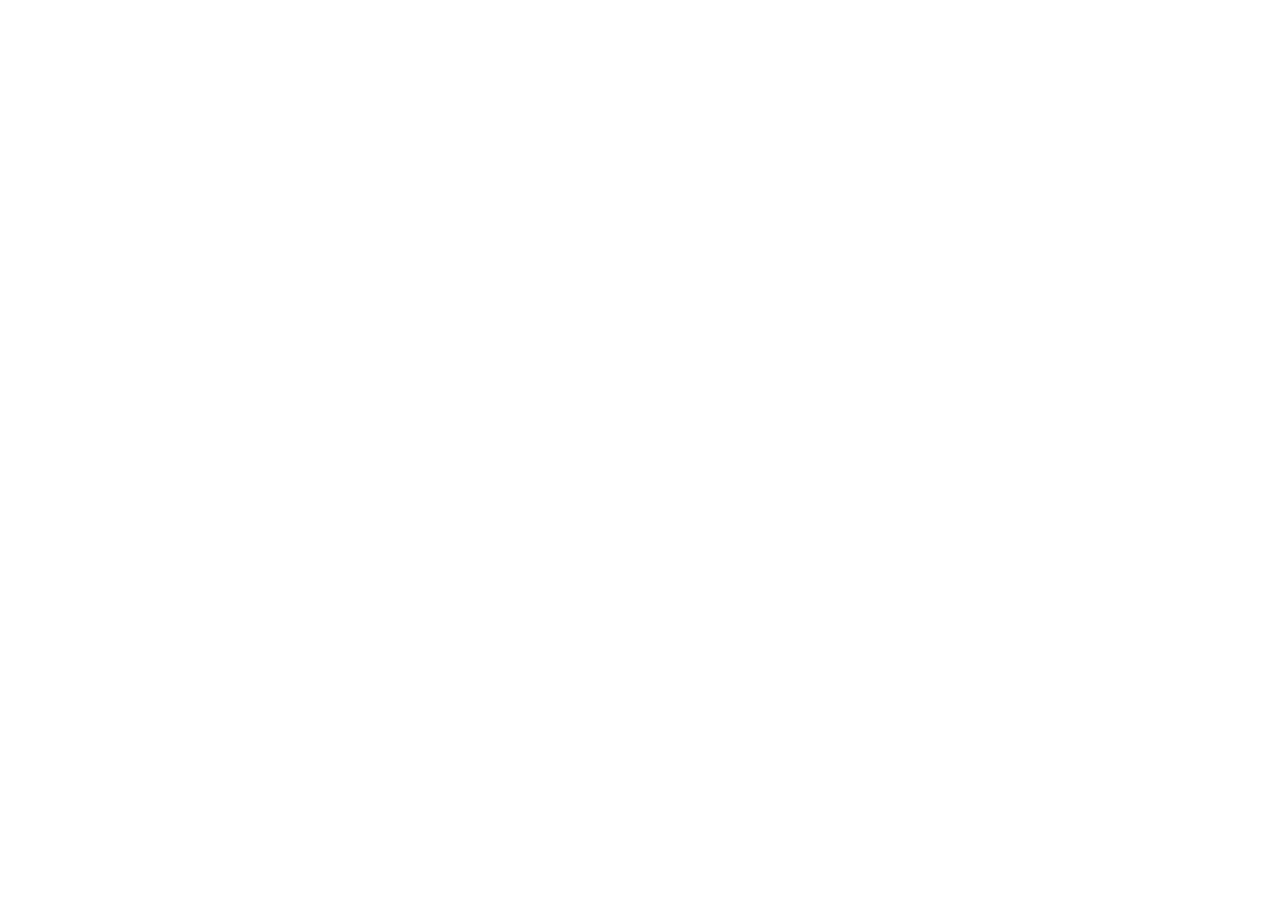
==== widget/index.html @ a8c07e2f "Græja: HTML-grind og útlit (widget.css) Co-Authored-By: Claude Opus 5.5 <noreply@anthropic.com> Clau" ====
<!DOCTYPE html>
<html lang="is">
<head>
<meta charset="utf-8">
<meta name="viewport" content="width=device-width, initial-scale=1">
<meta name="robots" content="noindex">
<meta http-equiv="Content-Security-Policy"
      content="default-src 'none'; script-src 'self'; style-src 'self' 'unsafe-inline'; img-src 'self' data:; font-src 'self'; base-uri 'none'; form-action 'none'">
<title>Stefnuhringur Reykjanesbæjar</title>
<link rel="stylesheet" href="fonts/fonts.css">
<link rel="stylesheet" href="widget.css">
</head>
<body>
  <!--
    Stefnuhringur Reykjanesbæjar.
    Stillt með færibreytum í slóð, t.d.:
      widget/?speed=90&visible=60&theme=dark
    Sjá README fyrir allar stillingar. Efni hringsins er í content.js.
  -->
  <div class="sh" id="sh" role="region" aria-label="Stefnuhringur Reykjanesbæjar">
    <p class="sr-only" id="summary"></p>
    <svg id="svg" focusable="false">
      <defs><clipPath id="crop"><rect id="cropRect"/></clipPath></defs>
      <g clip-path="url(#crop)">
        <g id="cam1"><g id="ring"></g><g id="glyphs" aria-hidden="true"></g><g id="labels" aria-hidden="true"></g></g>
      </g>
      <g id="cam2"><g id="hub" aria-hidden="true"></g></g>
    </svg>
    <div class="sr-only" aria-live="polite" id="live"></div>
  </div>

  <script src="content.js"></script>
  <script src="config.js"></script>
  <script src="widget.js"></script>
</body>
</html>
---- widget/fonts/fonts.css ----
/*
 * Stefnuhringur — letur.
 *
 * Græjan notar breytuna --sh-font (widget.css):
 *   "Circular Std", "Figtree", system-ui, …
 *
 * CIRCULAR STD (letur Reykjanesbæjar, leyfisskylt frá Lineto)
 * Til að virkja: settu vefútgáfur í þessa möppu og taktu athugasemdina af
 * @font-face-reglunum hér fyrir neðan.
 *
 *   CircularStd-Book.woff2   → texti í miðju og lýsingar (500)
 *   CircularStd-Bold.woff2   → tölur á heimsmarkmiðareitum (700)
 *   CircularStd-Black.woff2  → heiti áherslna og „Framtíðarsýn“ (800)
 *
 * Breyting úr .otf:  pip install fonttools brotli
 *   fonttools ttLib.woff2 compress CircularStd-Book.otf
 *
 * Þar til þær eru komnar er Figtree (SIL OFL 1.1) notað, sjá OFL-Figtree.txt.
 */

/*
@font-face {
  font-family: "Circular Std";
  src: url("CircularStd-Book.woff2") format("woff2");
  font-weight: 400 500;
  font-style: normal;
  font-display: swap;
}
@font-face {
  font-family: "Circular Std";
  src: url("CircularStd-Bold.woff2") format("woff2");
  font-weight: 600 700;
  font-style: normal;
  font-display: swap;
}
@font-face {
  font-family: "Circular Std";
  src: url("CircularStd-Black.woff2") format("woff2");
  font-weight: 800 900;
  font-style: normal;
  font-display: swap;
}
*/

@font-face {
  font-family: "Figtree";
  src: url("figtree-500.woff2") format("woff2");
  font-weight: 400 500;
  font-style: normal;
  font-display: swap;
}
@font-face {
  font-family: "Figtree";
  src: url("figtree-700.woff2") format("woff2");
  font-weight: 600 700;
  font-style: normal;
  font-display: swap;
}
@font-face {
  font-family: "Figtree";
  src: url("figtree-800.woff2") format("woff2");
  font-weight: 800 900;
  font-style: normal;
  font-display: swap;
}
---- widget/widget.css ----
/*
 * Stefnuhringur — útlit.
 *
 * Letrið er ein breyta, --sh-font. Leturskrárnar sjálfar eru skilgreindar í
 * fonts/fonts.css; þar er skipt um letur.
 */

:root {
  --sh-font: "Circular Std", "Figtree", -apple-system, BlinkMacSystemFont,
    "Segoe UI", Roboto, Arial, sans-serif;
  --sh-bg: #FFFFFF;
  --sh-focus: #1F2629;
  --sh-radius: 14px;

  --sh-hub-bg: #FFFFFF;      /* miðjan er alltaf hvít, líka í dökku þema */
  --sh-hub-title: #2760AB;
  --sh-hub-text: #6D6E70;
  --sh-label: #FFFFFF;
}

/* Dökkt þema — sjálfvirkt eftir stillingum notanda */
@media (prefers-color-scheme: dark) {
  :root:not([data-theme="light"]) {
    --sh-bg: #2B2B2B;
    --sh-focus: #FFFFFF;
  }
}

/* Dökkt þema — þvingað með ?theme=dark */
:root[data-theme="dark"] {
  --sh-bg: #2B2B2B;
  --sh-focus: #FFFFFF;
}

/* Gegnsær bakgrunnur — fellur inn í síðuna sem græjan er embedduð á */
:root[data-bg="transparent"] { --sh-bg: transparent; }

* { box-sizing: border-box; }

html, body {
  margin: 0;
  padding: 0;
  background: transparent;
  overflow: hidden;
}

.sh {
  position: relative;
  overflow: hidden;
  background: var(--sh-bg);
  border-radius: var(--sh-radius);
  font-family: var(--sh-font);
  touch-action: manipulation;
  user-select: none;
  -webkit-user-select: none;
  -webkit-tap-highlight-color: transparent;
}

.sh svg {
  display: block;
  width: 100%;
  height: auto;
  overflow: hidden;
}

/* ------------------------------------------------------------------ */
/* Hlutar                                                              */
/* ------------------------------------------------------------------ */

.seg { cursor: pointer; outline: none; }
.seg, .lbl, .glyph { transition: opacity .35s; }
.seg:hover .shape { filter: brightness(1.06); }

/* Sýnilegur fókushringur fyrir lyklaborð */
.seg:focus-visible .shape {
  stroke: var(--sh-focus);
  stroke-width: 3;
  paint-order: stroke;
}

.dim { opacity: .3; }

.lbl, .glyph, .tiles { pointer-events: none; }
.lbl text { fill: var(--sh-label); font-family: var(--sh-font); }
.lbl .t { font-weight: 800; font-size: 18px; }
.lbl .d { font-weight: 500; font-size: 8.2px; }

.tile text { fill: #FFFFFF; font-family: var(--sh-font); }

/* ------------------------------------------------------------------ */
/* Miðja                                                               */
/* ------------------------------------------------------------------ */

.hub { cursor: pointer; }
.hub circle { fill: var(--sh-hub-bg); }
.hub-t { font-family: var(--sh-font); font-weight: 800; font-size: 16.5px; fill: var(--sh-hub-title); }
.hub-d { font-family: var(--sh-font); font-weight: 500; font-size: 8.1px; fill: var(--sh-hub-text); }

/* ------------------------------------------------------------------ */
/* Skjálesarar                                                         */
/* ------------------------------------------------------------------ */

.sr-only {
  position: absolute;
  width: 1px;
  height: 1px;
  margin: -1px;
  padding: 0;
  overflow: hidden;
  clip: rect(0 0 0 0);
  white-space: nowrap;
  border: 0;
}

/* ------------------------------------------------------------------ */
/* Þröngt pláss og minni hreyfing                                      */
/* ------------------------------------------------------------------ */

/* Á mjóum skjá er brightness-sían óþörf og dýr í hverjum ramma */
@media (hover: none) {
  .seg:hover .shape { filter: none; }
}

@media (prefers-reduced-motion: reduce) {
  .seg, .lbl, .glyph { transition: none; }
}
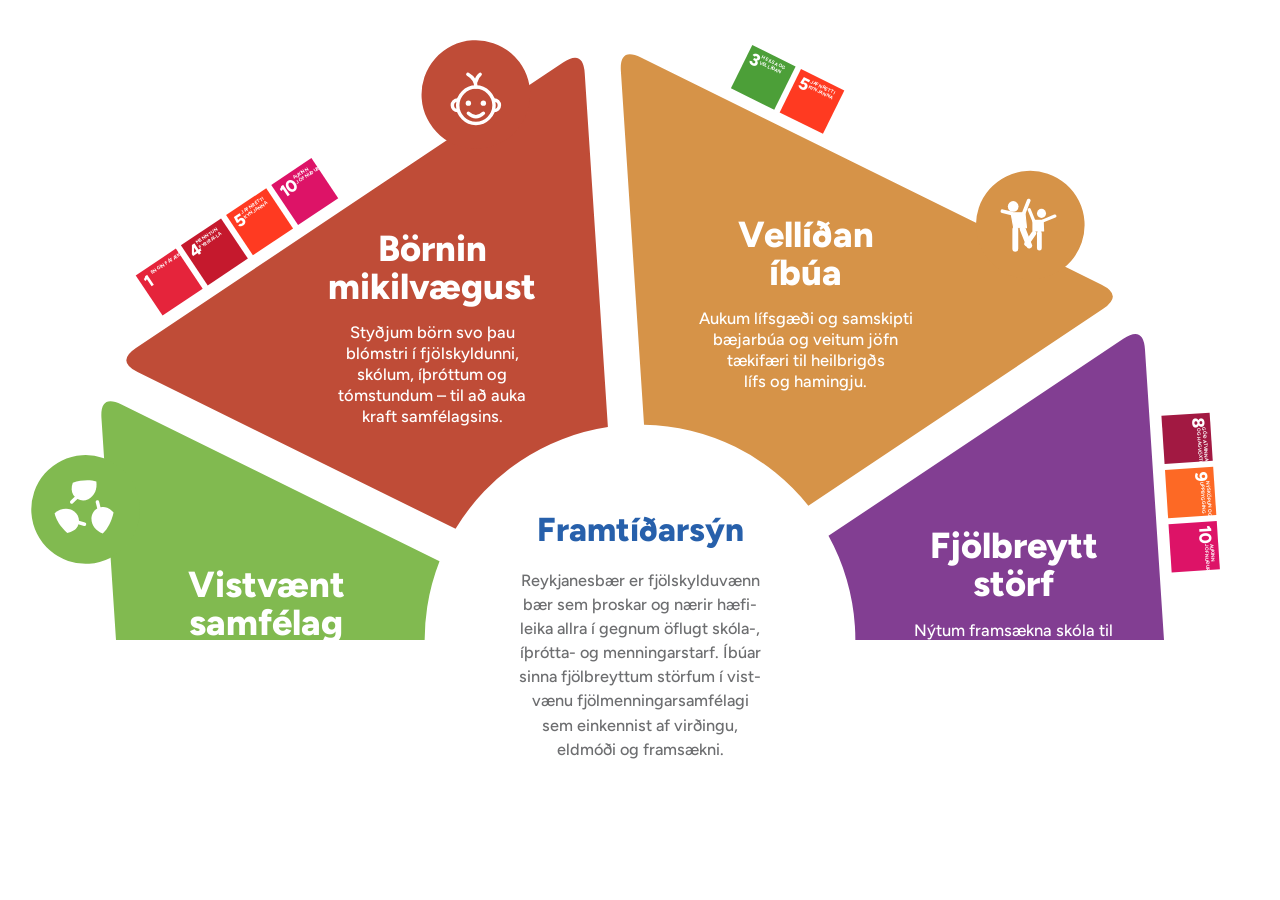
==== commit 7bc9a53a: "Græja: eigin tákn með <image>, icontint með alfa-maska, sjálfgefið tákn ef mynd bregst Myndir eru al" ====
--- a/widget/index.html
+++ b/widget/index.html
@@ -5,7 +5,7 @@
 <meta name="viewport" content="width=device-width, initial-scale=1">
 <meta name="robots" content="noindex">
 <meta http-equiv="Content-Security-Policy"
-      content="default-src 'none'; script-src 'self'; style-src 'self' 'unsafe-inline'; img-src 'self' data:; font-src 'self'; base-uri 'none'; form-action 'none'">
+      content="default-src 'none'; script-src 'self'; style-src 'self' 'unsafe-inline'; img-src 'self' https:; font-src 'self'; base-uri 'none'; form-action 'none'">
 <title>Stefnuhringur Reykjanesbæjar</title>
 <link rel="stylesheet" href="fonts/fonts.css">
 <link rel="stylesheet" href="widget.css">
--- a/widget/widget.css
+++ b/widget/widget.css
@@ -12,7 +12,8 @@
   --sh-focus: #1F2629;
   --sh-radius: 14px;
 
-  --sh-hub-bg: #FFFFFF;      /* miðjan er alltaf hvít, líka í dökku þema */
+  /* Sjálfgefnir litir; widget.js yfirskrifar þá út frá content.js og slóð */
+  --sh-hub-bg: #FFFFFF;      /* miðjan er hvít, líka í dökku þema */
   --sh-hub-title: #2760AB;
   --sh-hub-text: #6D6E70;
   --sh-label: #FFFFFF;
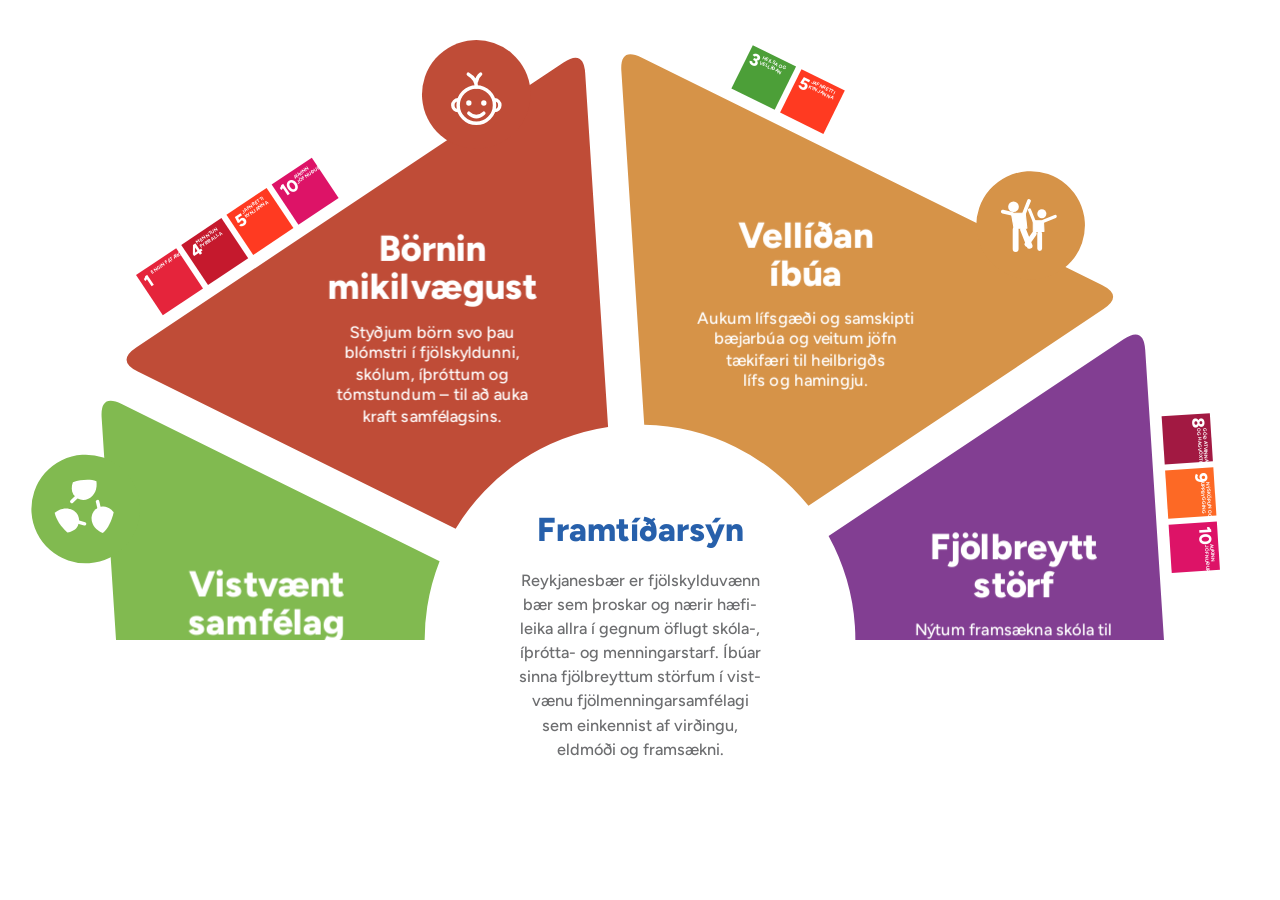
==== commit 7beb4b28: "Græja: HTML-lag fyrir heiti og lýsingar (lbl-layer / lbl-stage) SVG-texti smellist á heila pixla lóð" ====
--- a/widget/index.html
+++ b/widget/index.html
@@ -22,10 +22,13 @@
     <svg id="svg" focusable="false">
       <defs><clipPath id="crop"><rect id="cropRect"/></clipPath></defs>
       <g clip-path="url(#crop)">
-        <g id="cam1"><g id="ring"></g><g id="glyphs" aria-hidden="true"></g><g id="labels" aria-hidden="true"></g></g>
+        <g id="cam1"><g id="ring"></g><g id="glyphs" aria-hidden="true"></g></g>
       </g>
       <g id="cam2"><g id="hub" aria-hidden="true"></g></g>
     </svg>
+    <!-- Heiti og lýsingar sem HTML ofan á SVG-inu: SVG-texti smellist á heila
+         pixla lóðrétt í Chrome/Edge og titrar á meðan hringurinn snýst. -->
+    <div class="lbl-layer" id="lblLayer" aria-hidden="true"><div class="lbl-stage" id="lblStage"></div></div>
     <div class="sr-only" aria-live="polite" id="live"></div>
   </div>
 
--- a/widget/widget.css
+++ b/widget/widget.css
@@ -69,7 +69,7 @@
 /* ------------------------------------------------------------------ */
 
 .seg { cursor: pointer; outline: none; }
-.seg, .lbl, .glyph { transition: opacity .35s; }
+.seg, .hl, .glyph { transition: opacity .35s; }
 .seg:hover .shape { filter: brightness(1.06); }
 
 /* Sýnilegur fókushringur fyrir lyklaborð */
@@ -81,10 +81,35 @@
 
 .dim { opacity: .3; }
 
-.lbl, .glyph, .tiles { pointer-events: none; }
-.lbl text { fill: var(--sh-label); font-family: var(--sh-font); }
-.lbl .t { font-weight: 800; font-size: 18px; }
-.lbl .d { font-weight: 500; font-size: 8.2px; }
+.glyph { pointer-events: none; }
+
+/* ------------------------------------------------------------------ */
+/* Heiti og lýsingar (HTML-lag ofan á SVG)                             */
+/* ------------------------------------------------------------------ */
+
+/*
+ * HTML-texti hreyfist mjúklega um brot úr pixli; SVG-texti gerir það ekki.
+ * lbl-stage er kvarðað svo stærðir hér séu í SVG-einingum, og fylgir sömu
+ * myndavél og SVG-ið (widget.js).
+ */
+.lbl-layer { position: absolute; inset: 0; pointer-events: none; overflow: hidden; }
+.lbl-stage { position: absolute; left: 0; top: 0; transform-origin: 0 0; }
+.hl { position: absolute; left: 0; top: 0; width: 0; height: 0; }
+/* Samsett lag á meðan hringurinn hreyfist; tekið af í kyrrum aðdrætti svo
+   textinn teiknist skarpur í stækkun */
+.hl.moving { will-change: transform; }
+.hl-t, .hl-d {
+  position: absolute;
+  left: 0;
+  top: 0;
+  width: max-content;
+  text-align: center;
+  white-space: nowrap;
+  color: var(--sh-label);
+  font-family: var(--sh-font);
+}
+.hl-t { font-weight: 800; font-size: 18px; line-height: 19px; }
+.hl-d { font-weight: 500; font-size: 8.2px; line-height: 10.4px; }
 
 .tile text { fill: #FFFFFF; font-family: var(--sh-font); }
 
@@ -123,5 +148,5 @@
 }
 
 @media (prefers-reduced-motion: reduce) {
-  .seg, .lbl, .glyph { transition: none; }
+  .seg, .hl, .glyph { transition: none; }
 }
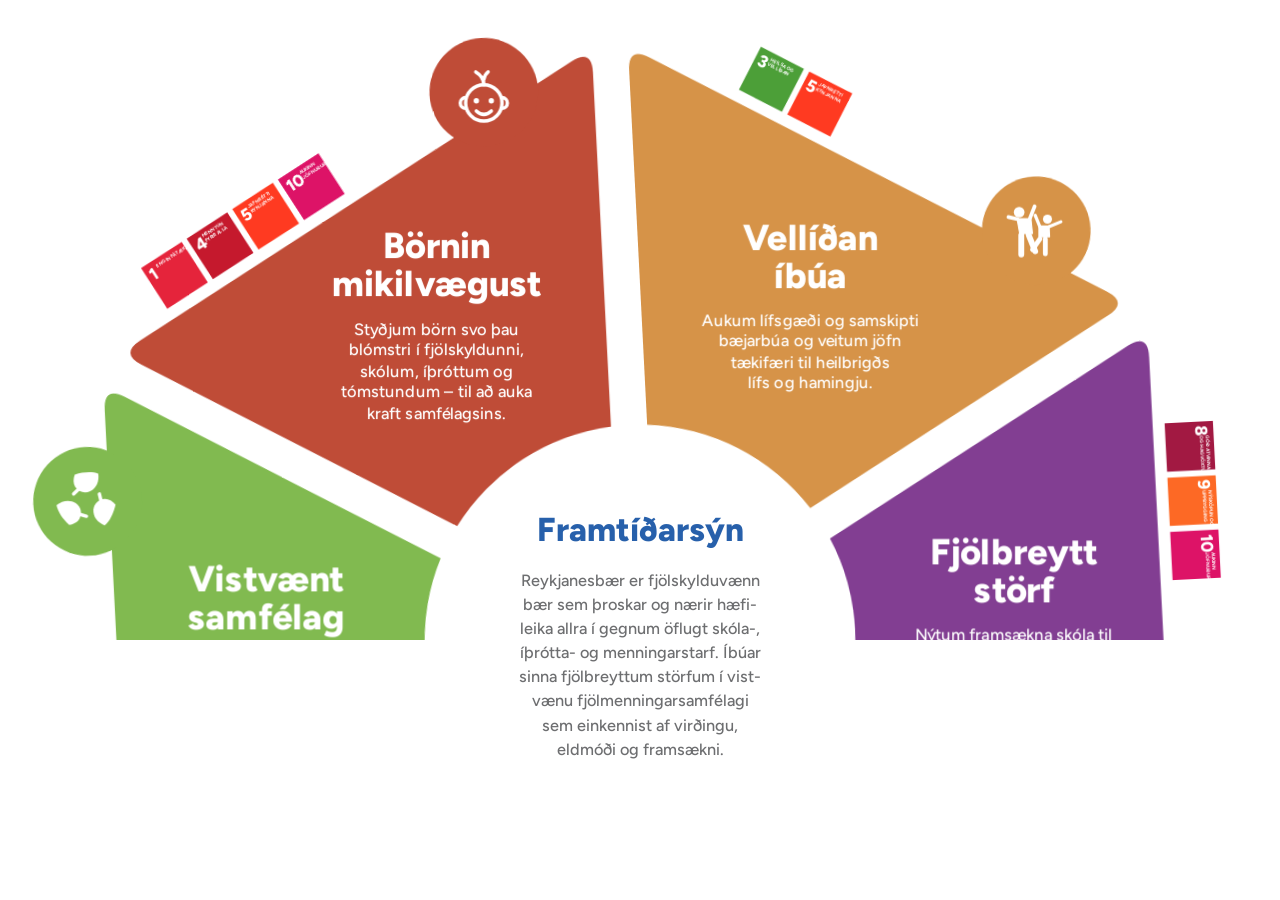
==== commit c482413a: "Snúningur á compositor-þræði: lagar hiksta á 2–3 sek fresti Hringnum var snúið úr JavaScript í hverj" ====
--- a/widget/index.html
+++ b/widget/index.html
@@ -20,15 +20,16 @@
   <div class="sh" id="sh" role="region" aria-label="Stefnuhringur Reykjanesbæjar">
     <p class="sr-only" id="summary"></p>
     <svg id="svg" focusable="false">
-      <defs><clipPath id="crop"><rect id="cropRect"/></clipPath></defs>
-      <g clip-path="url(#crop)">
-        <g id="cam1"><g id="ring"></g><g id="glyphs" aria-hidden="true"></g></g>
-      </g>
-      <g id="cam2"><g id="hub" aria-hidden="true"></g></g>
+      <g id="cam"><g id="hub" aria-hidden="true"></g></g>
     </svg>
-    <!-- Heiti og lýsingar sem HTML ofan á SVG-inu: SVG-texti smellist á heila
-         pixla lóðrétt í Chrome/Edge og titrar á meðan hringurinn snýst. -->
-    <div class="lbl-layer" id="lblLayer" aria-hidden="true"><div class="lbl-stage" id="lblStage"></div></div>
+    <!-- Hringurinn sjálfur: HTML-lag ofan á SVG-inu sem snýst á compositor-
+         þræði vafrans (Web Animations). Tákn og heiti mótsnúast og haldast
+         upprétt. Sjá haus widget.js. -->
+    <div class="lbl-layer" id="lblLayer"><div class="lbl-stage" id="lblStage">
+      <div class="rot" id="rot">
+        <svg class="ring-svg" id="ringSvg" focusable="false"><g id="ring"></g></svg>
+      </div>
+    </div></div>
     <div class="sr-only" aria-live="polite" id="live"></div>
   </div>
 
--- a/widget/widget.css
+++ b/widget/widget.css
@@ -57,7 +57,7 @@
   -webkit-tap-highlight-color: transparent;
 }
 
-.sh svg {
+.sh > svg {
   display: block;
   width: 100%;
   height: auto;
@@ -94,10 +94,16 @@
  */
 .lbl-layer { position: absolute; inset: 0; pointer-events: none; overflow: hidden; }
 .lbl-stage { position: absolute; left: 0; top: 0; transform-origin: 0 0; }
-.hl { position: absolute; left: 0; top: 0; width: 0; height: 0; }
-/* Samsett lag á meðan hringurinn hreyfist; tekið af í kyrrum aðdrætti svo
-   textinn teiknist skarpur í stækkun */
-.hl.moving { will-change: transform; }
+
+/*
+ * Snúningslagið. .rot snýst með hringnum; .up (tákn og heiti) mótsnýst um
+ * eigin miðju. Hvort tveggja keyrir sem Web Animation á compositor-þræði,
+ * svo aðalþráðurinn gerir ekkert í jöfnum snúningi.
+ */
+.rot, .orb, .up { position: absolute; left: 0; top: 0; width: 0; height: 0; transform-origin: 0 0; }
+.ring-svg { position: absolute; overflow: visible; }
+.ring-svg .seg { pointer-events: auto; }
+.glyph svg { position: absolute; display: block; overflow: visible; }
 .hl-t, .hl-d {
   position: absolute;
   left: 0;
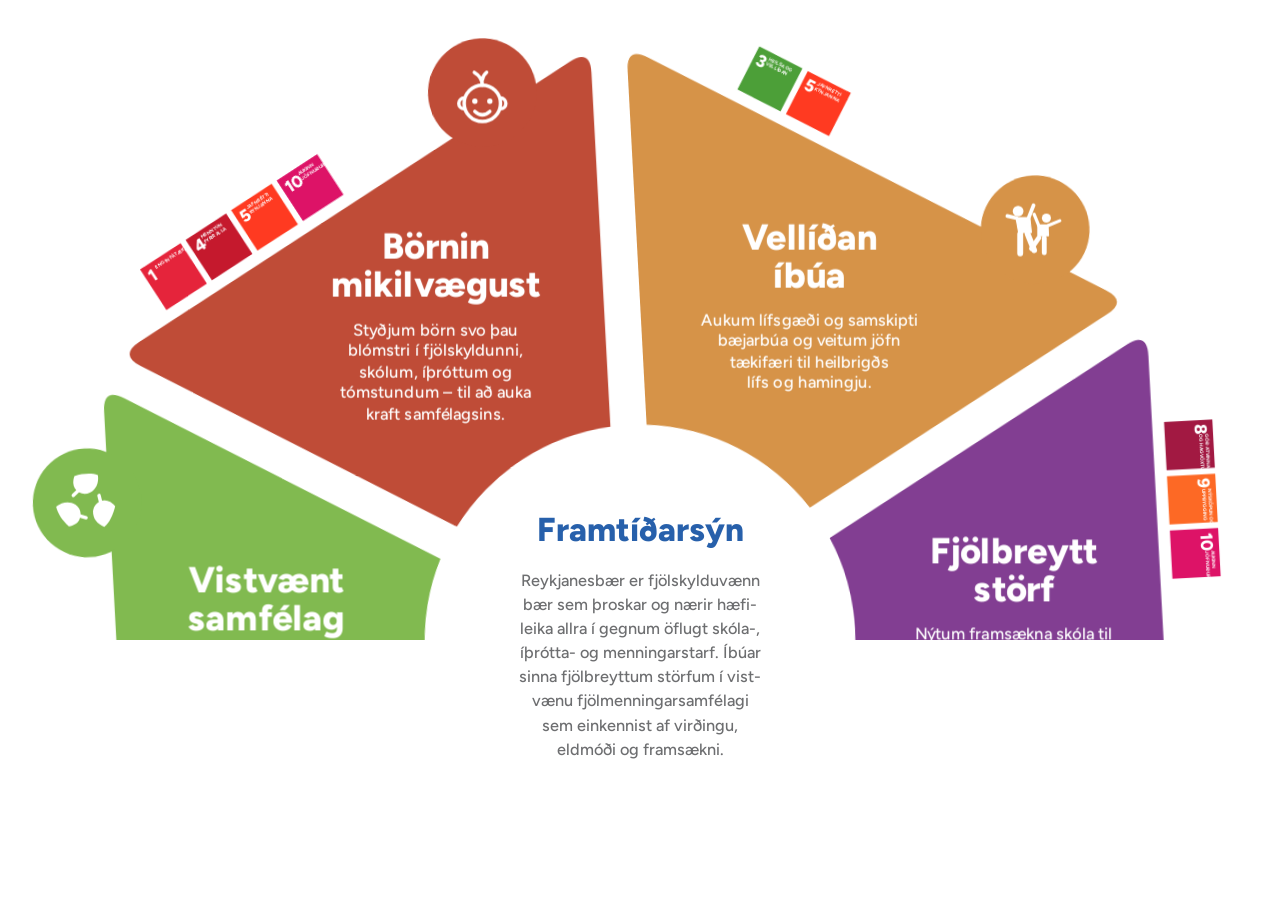
==== commit 97109d59: "Compositor-snúningur: texti titrar ekki, .still í kyrrstöðu, favicon Í c482413 snúast .rot (+θ) og ." ====
--- a/widget/index.html
+++ b/widget/index.html
@@ -7,6 +7,8 @@
 <meta http-equiv="Content-Security-Policy"
       content="default-src 'none'; script-src 'self'; style-src 'self' 'unsafe-inline'; img-src 'self' https:; font-src 'self'; base-uri 'none'; form-action 'none'">
 <title>Stefnuhringur Reykjanesbæjar</title>
+<!-- Tákn fyrir flipann; annars sækir vafrinn /favicon.ico og fær 404 -->
+<link rel="icon" href="icons/vist.svg" type="image/svg+xml">
 <link rel="stylesheet" href="fonts/fonts.css">
 <link rel="stylesheet" href="widget.css">
 </head>
--- a/widget/widget.css
+++ b/widget/widget.css
@@ -101,6 +101,16 @@
  * svo aðalþráðurinn gerir ekkert í jöfnum snúningi.
  */
 .rot, .orb, .up { position: absolute; left: 0; top: 0; width: 0; height: 0; transform-origin: 0 0; }
+/*
+ * .rot snýst um +θ og .up um −θ, svo samanlagt er tákn og heiti aðeins
+ * hliðrað. Chrome smellir hreinum hliðrunum á heila (tækja)pixla, líka á
+ * compositor við devicePixelRatio 2, og textinn titrar. 0,01° snúningur
+ * (sjálfstæða CSS-eigindin rotate, sem leggst ofan á hreyfinguna) kemur í
+ * veg fyrir það; tilfærslan er < 0,02 px yfir heila línu. Tekið af þegar
+ * ekkert hreyfist (.still) svo textinn teiknist skarpur.
+ */
+.up { rotate: 0.01deg; }
+.sh.still .up { rotate: none; }
 .ring-svg { position: absolute; overflow: visible; }
 .ring-svg .seg { pointer-events: auto; }
 .glyph svg { position: absolute; display: block; overflow: visible; }
